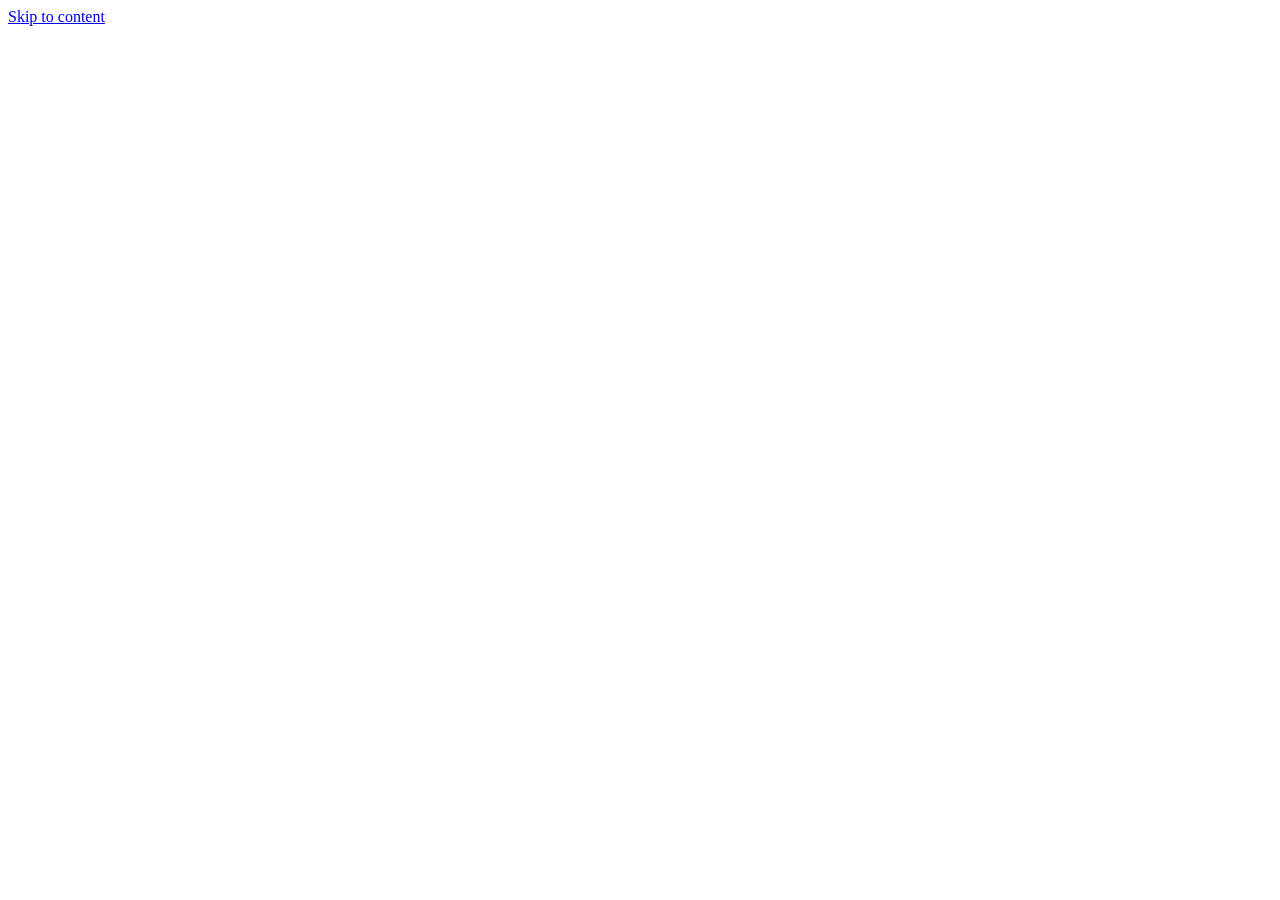
==== index.html @ d7dc2f86 "v1 Uploaded initail app" ====
<!doctype html>
<html lang="en">
<head>
<meta charset="utf-8">
<meta name="viewport" content="width=device-width, initial-scale=1, viewport-fit=cover">
<title>Math Quest</title>
<meta name="description" content="Math Quest: a fun 15-minutes-a-day math course for kids. Works offline.">
<meta name="theme-color" content="#14123a">
<link rel="manifest" href="manifest.webmanifest">
<link rel="icon" href="icons/icon.svg" type="image/svg+xml">
<link rel="apple-touch-icon" href="icons/icon-192.png">
<meta name="apple-mobile-web-app-capable" content="yes">
<meta name="mobile-web-app-capable" content="yes">
<meta name="apple-mobile-web-app-title" content="Math Quest">
<link rel="stylesheet" href="css/styles.css">
</head>
<body>
<a class="skip" href="#app">Skip to content</a>

<header id="topbar" class="topbar" hidden>
  <button id="btn-home" class="icon-btn" type="button" aria-label="Home">🏠</button>
  <nav id="stages" class="stages" aria-label="Steps"></nav>
  <div class="stats">
    <span id="stat-stars" class="chip" role="status" aria-label="Stars">⭐ 0</span>
    <span id="stat-streak" class="chip" role="status" aria-label="Streak">🔥 0</span>
    <button id="btn-sound" class="icon-btn" type="button" aria-label="Sound on" aria-pressed="true">🔊</button>
    <button id="btn-parent" class="icon-btn" type="button" aria-label="For parents">👪</button>
  </div>
</header>

<main id="app" tabindex="-1">
  <noscript><p class="center">Math Quest needs JavaScript. 🦊</p></noscript>
</main>

<footer class="statusbar">
  <span id="offline" class="chip" hidden></span>
  <span id="update" class="chip" hidden></span>
</footer>

<script src="js/storage.js"></script>
<script src="js/audio.js"></script>
<script src="js/app.js"></script>
</body>
</html>
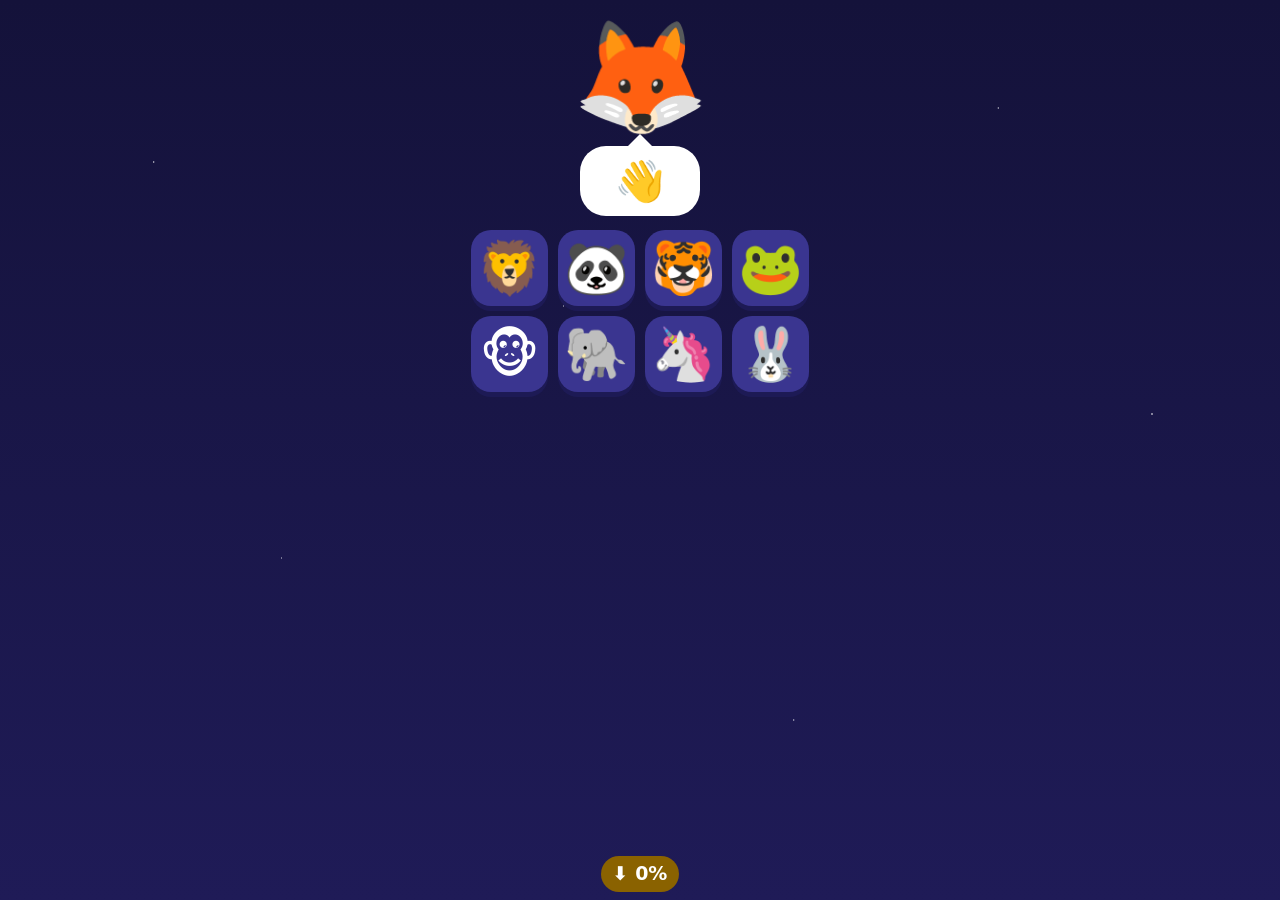
==== commit f0c51a90: "Add install button, share button, iOS/Android install guide - Install button (Android prompt, manual" ====
--- a/index.html
+++ b/index.html
@@ -6,12 +6,15 @@
 <title>Math Quest</title>
 <meta name="description" content="Math Quest: a fun 15-minutes-a-day math course for kids. Works offline.">
 <meta name="theme-color" content="#14123a">
+<meta name="color-scheme" content="dark">
+<meta name="application-name" content="Math Quest">
 <link rel="manifest" href="manifest.webmanifest">
 <link rel="icon" href="icons/icon.svg" type="image/svg+xml">
-<link rel="apple-touch-icon" href="icons/icon-192.png">
+<link rel="apple-touch-icon" sizes="192x192" href="icons/icon-192.png">
 <meta name="apple-mobile-web-app-capable" content="yes">
 <meta name="mobile-web-app-capable" content="yes">
 <meta name="apple-mobile-web-app-title" content="Math Quest">
+<meta name="apple-mobile-web-app-status-bar-style" content="black-translucent">
 <link rel="stylesheet" href="css/styles.css">
 </head>
 <body>
@@ -32,6 +35,8 @@
   <noscript><p class="center">Math Quest needs JavaScript. 🦊</p></noscript>
 </main>
 
+<div id="toast" class="toast" role="status" aria-live="polite" hidden></div>
+
 <footer class="statusbar">
   <span id="offline" class="chip" hidden></span>
   <span id="update" class="chip" hidden></span>
--- a/css/styles.css
+++ b/css/styles.css
@@ -0,0 +1,293 @@
+/* Math Quest - mobile first, big tap targets, high contrast. No external fonts or files. */
+:root {
+  --bg: #14123a;
+  --bg2: #1f1b57;
+  --card: #2a2672;
+  --card2: #3a3590;
+  --ink: #ffffff;
+  --muted: #cfccff;
+  --yellow: #ffd23f;
+  --yellow-ink: #2a1d00;
+  --green: #36d983;
+  --green-ink: #04281a;
+  --red: #ff8a8a;
+  --red-ink: #3a0505;
+  --blue: #62c8ff;
+  --radius: 22px;
+  --tap: 56px;
+  font-size: 18px;
+}
+
+* { box-sizing: border-box; -webkit-tap-highlight-color: transparent; }
+
+html, body { margin: 0; min-height: 100%; }
+
+body {
+  background:
+    radial-gradient(2px 2px at 12% 18%, #fff8 50%, transparent 52%),
+    radial-gradient(2px 2px at 78% 12%, #fff7 50%, transparent 52%),
+    radial-gradient(1.5px 1.5px at 44% 34%, #fff6 50%, transparent 52%),
+    radial-gradient(2px 2px at 90% 46%, #fff7 50%, transparent 52%),
+    radial-gradient(1.5px 1.5px at 22% 62%, #fff6 50%, transparent 52%),
+    radial-gradient(2px 2px at 62% 80%, #fff7 50%, transparent 52%),
+    linear-gradient(180deg, var(--bg) 0%, var(--bg2) 100%);
+  background-attachment: fixed;
+  color: var(--ink);
+  font-family: ui-rounded, "Segoe UI", system-ui, -apple-system, Roboto, "Helvetica Neue", Arial, sans-serif;
+  font-weight: 700;
+  line-height: 1.25;
+  padding-bottom: 56px;
+  -webkit-text-size-adjust: 100%;
+}
+
+.skip { position: absolute; left: -999px; top: 0; background: var(--yellow); color: var(--yellow-ink); padding: 8px 12px; z-index: 50; }
+.skip:focus { left: 8px; top: 8px; }
+
+button { font: inherit; color: inherit; cursor: pointer; border: 0; background: none; }
+button:focus-visible, input:focus-visible, a:focus-visible, [tabindex]:focus-visible {
+  outline: 4px solid var(--blue);
+  outline-offset: 3px;
+}
+#app:focus { outline: none; }
+[hidden] { display: none !important; }
+
+/* ---------- top bar ---------- */
+.topbar {
+  position: sticky; top: 0; z-index: 20;
+  display: flex; align-items: center; gap: 8px; justify-content: space-between;
+  padding: 8px 10px; padding-top: max(8px, env(safe-area-inset-top));
+  background: #14123aee; backdrop-filter: blur(6px);
+  border-bottom: 2px solid #ffffff22;
+}
+.icon-btn {
+  min-width: var(--tap); height: var(--tap); border-radius: 16px;
+  font-size: 1.6rem; background: var(--card);
+  display: inline-flex; align-items: center; justify-content: center;
+}
+.icon-btn:active { transform: scale(0.94); }
+.stats { display: flex; align-items: center; gap: 6px; }
+.chip {
+  display: inline-flex; align-items: center; gap: 4px;
+  min-height: 40px; padding: 4px 12px; border-radius: 999px;
+  background: var(--card); font-size: 1.05rem; white-space: nowrap;
+}
+.stages { display: flex; gap: 4px; align-items: center; flex: 1; justify-content: center; }
+.stage {
+  width: 40px; height: 40px; border-radius: 50%; display: grid; place-items: center;
+  background: var(--card); font-size: 1.15rem; opacity: 0.55;
+}
+.stage.now { opacity: 1; background: var(--yellow); box-shadow: 0 0 0 3px #ffd23f55; }
+.stage.past { opacity: 1; background: var(--green); }
+
+/* ---------- layout ---------- */
+#app { max-width: 640px; margin: 0 auto; padding: 12px 14px 24px; }
+.center { text-align: center; }
+.stack { display: grid; gap: 14px; }
+
+.btn {
+  min-height: 64px; padding: 10px 26px; border-radius: 20px;
+  background: var(--yellow); color: var(--yellow-ink);
+  font-size: 1.6rem; font-weight: 800;
+  box-shadow: 0 6px 0 #b88f00;
+  display: inline-flex; align-items: center; justify-content: center; gap: 8px;
+}
+.btn:active { transform: translateY(4px); box-shadow: 0 2px 0 #b88f00; }
+.btn.go { background: var(--green); color: var(--green-ink); box-shadow: 0 6px 0 #1b8f57; }
+.btn.go:active { box-shadow: 0 2px 0 #1b8f57; }
+.btn.soft { background: var(--card2); color: var(--ink); box-shadow: 0 6px 0 #1d1a55; }
+.btn.small { min-height: 48px; font-size: 1.1rem; padding: 6px 16px; box-shadow: 0 4px 0 #b88f00; }
+.btn.small.soft { box-shadow: 0 4px 0 #1d1a55; }
+.btn.wide { width: 100%; }
+.btn[disabled] { opacity: 0.5; }
+
+/* ---------- pictures made of emoji ---------- */
+.pic { display: flex; flex-wrap: wrap; justify-content: center; align-items: center; gap: 6px 4px; font-size: 1.9rem; line-height: 1.1; margin: 4px auto; max-width: 100%; }
+.pic .e { display: inline-block; position: relative; }
+.pic .e.x { opacity: 0.35; }
+.pic .e.x::after { content: "❌"; position: absolute; left: 50%; top: 50%; transform: translate(-50%, -50%); font-size: 0.9em; opacity: 1; }
+.pic .grp { display: inline-flex; flex-wrap: wrap; justify-content: center; gap: 2px; padding: 6px 8px; border-radius: 16px; background: #ffffff1a; border: 2px dashed #ffffff55; max-width: 48%; }
+.pic .op { font-size: 2rem; margin: 0 4px; }
+.pic .friend { display: inline-flex; flex-direction: column; align-items: center; padding: 4px 6px; border-radius: 16px; background: #ffffff1a; min-width: 56px; }
+.pic .friend .who { font-size: 1.7rem; }
+.pic .friend .gets { display: flex; flex-wrap: wrap; justify-content: center; gap: 2px; font-size: 1.4rem; }
+.pic.big { font-size: 2.3rem; }
+
+/* ---------- welcome / hero ---------- */
+.hero { display: grid; gap: 14px; justify-items: center; text-align: center; padding: 10px 0; }
+.pip { font-size: 5.5rem; line-height: 1; }
+.bubble {
+  position: relative; background: #fff; color: #1b1850; border-radius: 26px;
+  padding: 10px 22px; font-size: 2rem; min-width: 120px;
+}
+.bubble::before { content: ""; position: absolute; top: -12px; left: 50%; transform: translateX(-50%); border: 12px solid transparent; border-top: 0; border-bottom-color: #fff; }
+.mission { display: grid; justify-items: center; gap: 4px; }
+.mission .where { font-size: 1.2rem; color: var(--muted); }
+
+/* ---------- star map ---------- */
+.map { display: grid; gap: 12px; margin-top: 10px; }
+.phase-title { font-size: 1.3rem; color: var(--muted); margin: 10px 4px 0; display: flex; gap: 8px; align-items: center; }
+.week { background: var(--card); border-radius: var(--radius); padding: 12px; display: grid; gap: 10px; }
+.week.locked { opacity: 0.6; }
+.week.current { box-shadow: 0 0 0 4px #ffd23f88; }
+.week-head { display: flex; align-items: center; gap: 10px; font-size: 1.25rem; }
+.week-head .region { font-size: 2rem; }
+.week-head .wn { flex: 1; }
+.week-head .wstars { font-size: 1rem; color: var(--yellow); }
+.days { display: grid; grid-template-columns: repeat(5, 1fr); gap: 8px; }
+.day {
+  min-height: 66px; border-radius: 18px; background: var(--card2);
+  display: grid; align-content: center; justify-items: center; gap: 0; font-size: 1.4rem;
+}
+.day .dstars { font-size: 0.7rem; letter-spacing: -1px; }
+.day.done { background: #1f7a52; }
+.day.now { background: var(--yellow); color: var(--yellow-ink); }
+.day.boss::before { content: "👑"; font-size: 0.9rem; line-height: 0.9; }
+.day[disabled] { opacity: 0.45; cursor: not-allowed; }
+.trophies { display: flex; flex-wrap: wrap; gap: 6px; justify-content: center; }
+.trophies .tr { font-size: 1.6rem; background: var(--card); border-radius: 14px; padding: 2px 8px; }
+
+/* ---------- learn ---------- */
+.learn { display: grid; gap: 14px; justify-items: center; text-align: center; }
+.learn .big { font-size: clamp(2.6rem, 11vw, 4.2rem); font-weight: 900; line-height: 1.1; }
+.learn .word { font-size: clamp(2rem, 9vw, 3rem); color: var(--yellow); }
+.learn .lines { display: grid; gap: 6px; font-size: clamp(1.8rem, 8vw, 2.6rem); font-weight: 900; }
+.learn .card { background: var(--card); border-radius: 26px; padding: 18px 12px; width: 100%; display: grid; gap: 12px; justify-items: center; min-height: 240px; align-content: center; }
+.dots { display: flex; gap: 8px; justify-content: center; }
+.dot { width: 14px; height: 14px; border-radius: 50%; background: #ffffff44; }
+.dot.on { background: var(--yellow); }
+.dot.ok { background: var(--green); }
+.controls { display: flex; gap: 12px; justify-content: center; width: 100%; }
+
+/* ---------- questions ---------- */
+.q { display: grid; gap: 14px; }
+.stem { display: grid; gap: 8px; justify-items: center; text-align: center; background: var(--card); border-radius: 26px; padding: 16px 10px; min-height: 140px; align-content: center; }
+.qtext { font-size: clamp(2.4rem, 11vw, 4rem); font-weight: 900; line-height: 1.1; word-break: break-word; }
+.speak { width: 64px; height: 64px; border-radius: 50%; background: var(--blue); color: #002; font-size: 1.9rem; display: grid; place-items: center; }
+.choices { display: grid; grid-template-columns: 1fr 1fr; gap: 12px; }
+.choice {
+  min-height: 84px; border-radius: 22px; background: var(--card2);
+  font-size: clamp(1.7rem, 7.5vw, 2.4rem); font-weight: 900; padding: 8px 10px;
+  box-shadow: 0 6px 0 #1d1a55; position: relative; word-break: break-word;
+}
+.choice:active { transform: translateY(4px); box-shadow: 0 2px 0 #1d1a55; }
+.choice.right { background: var(--green); color: var(--green-ink); box-shadow: 0 6px 0 #1b8f57; }
+.choice.right::after { content: " ✅"; font-size: 0.7em; }
+.choice.wrong { background: var(--red); color: var(--red-ink); box-shadow: none; opacity: 0.9; }
+.choice.wrong::after { content: " 🔁"; font-size: 0.7em; }
+.choice.tf { min-height: 120px; font-size: 3.4rem; }
+.choice[disabled] { cursor: default; }
+
+.padshow { min-height: 84px; border-radius: 22px; background: #0d0b2b; border: 4px solid var(--yellow); display: grid; place-items: center; font-size: 3rem; font-weight: 900; letter-spacing: 4px; }
+.pad { display: grid; grid-template-columns: repeat(3, 1fr); gap: 10px; }
+.key { min-height: 66px; border-radius: 18px; background: var(--card2); font-size: 2rem; font-weight: 900; box-shadow: 0 5px 0 #1d1a55; }
+.key:active { transform: translateY(3px); box-shadow: 0 2px 0 #1d1a55; }
+.key.ok { background: var(--green); color: var(--green-ink); box-shadow: 0 5px 0 #1b8f57; }
+
+.match { display: grid; grid-template-columns: 1fr 1fr; gap: 12px; }
+.match .col { display: grid; gap: 12px; }
+.mbtn { min-height: 84px; border-radius: 20px; background: var(--card2); font-size: clamp(1.4rem, 6.5vw, 2rem); font-weight: 900; box-shadow: 0 6px 0 #1d1a55; padding: 6px; word-break: break-word; }
+.mbtn.sel { background: var(--yellow); color: var(--yellow-ink); box-shadow: 0 6px 0 #b88f00; }
+.mbtn.done { background: var(--green); color: var(--green-ink); box-shadow: none; }
+.mbtn.done::after { content: " ✅"; font-size: 0.7em; }
+.mbtn.no { background: var(--red); color: var(--red-ink); }
+
+.fb { border-radius: 22px; padding: 12px 14px; display: none; gap: 8px; align-items: center; justify-items: center; text-align: center; }
+.fb.ok, .fb.hint, .fb.show { display: grid; }
+.fb.ok { background: #1f7a52; }
+.fb.hint { background: #7a4a1f; }
+.fb.show { background: #1f4a7a; }
+.fb .face { font-size: 2.6rem; }
+.fb .ftext { font-size: 1.8rem; font-weight: 900; }
+.fb .hintlabel { font-size: 1.1rem; color: #ffe9c4; }
+
+.qdots { margin: 4px 0 8px; }
+
+/* ---------- reward ---------- */
+.reward { display: grid; gap: 14px; justify-items: center; text-align: center; }
+.stars-row { font-size: 4rem; letter-spacing: 6px; }
+.stars-row .off { opacity: 0.25; filter: grayscale(1); }
+.fact { background: var(--card); border-radius: 24px; padding: 12px 18px; display: grid; gap: 2px; justify-items: center; width: 100%; }
+.fact .fi { font-size: 3rem; }
+.fact .ft { font-size: 2rem; font-weight: 900; }
+.fact .fl { color: var(--muted); font-size: 1rem; }
+.teaser { display: flex; align-items: center; gap: 10px; font-size: 1.6rem; color: var(--muted); }
+.badge-new { font-size: 3rem; background: var(--card2); border-radius: 22px; padding: 4px 16px; }
+
+/* ---------- parents ---------- */
+.parent { display: grid; gap: 14px; }
+.parent h2 { margin: 6px 0 0; font-size: 1.4rem; }
+.panel { background: var(--card); border-radius: var(--radius); padding: 14px; display: grid; gap: 10px; }
+.panel p { margin: 0; font-weight: 600; line-height: 1.4; color: #ece9ff; }
+.panel .row { display: flex; flex-wrap: wrap; gap: 10px; align-items: center; }
+.panel input[type="text"], .panel textarea {
+  font: inherit; font-weight: 700; padding: 12px 14px; border-radius: 14px; border: 3px solid #ffffff55;
+  background: #0d0b2b; color: #fff; min-height: var(--tap); width: 100%;
+}
+.avatars { display: grid; grid-template-columns: repeat(4, 1fr); gap: 10px; }
+.avatar { min-height: 76px; border-radius: 20px; background: var(--card2); font-size: 2.6rem; box-shadow: 0 5px 0 #1d1a55; }
+.avatar.on { background: var(--yellow); box-shadow: 0 5px 0 #b88f00; }
+.bar { height: 14px; border-radius: 999px; background: #0d0b2b; overflow: hidden; }
+.bar > i { display: block; height: 100%; background: var(--green); }
+.weeklist { display: grid; gap: 6px; font-size: 1rem; }
+.weeklist .wr { display: grid; grid-template-columns: 90px 1fr 44px; gap: 8px; align-items: center; }
+
+/* ---------- status bar ---------- */
+.statusbar { position: fixed; left: 0; right: 0; bottom: 0; display: flex; gap: 8px; justify-content: center; padding: 8px; padding-bottom: max(8px, env(safe-area-inset-bottom)); pointer-events: none; z-index: 10; }
+.statusbar .chip { pointer-events: auto; font-size: 0.95rem; min-height: 36px; }
+.chip.ready { background: #1f7a52; }
+.chip.busy { background: #8a6200; }
+.chip.news { background: var(--blue); color: #001a2a; }
+
+/* ---------- motion (only when the device allows it) ---------- */
+@media (prefers-reduced-motion: no-preference) {
+  .pop { animation: pop 0.45s ease-out; }
+  .shake { animation: shake 0.35s; }
+  .day.now { animation: pulse 1.6s ease-in-out infinite; }
+  .stars-row span { display: inline-block; animation: pop 0.6s ease-out both; }
+  .stars-row span:nth-child(2) { animation-delay: 0.2s; }
+  .stars-row span:nth-child(3) { animation-delay: 0.4s; }
+  .rain { position: fixed; top: 0; left: 0; right: 0; bottom: 0; pointer-events: none; overflow: hidden; z-index: 5; }
+  .rain i { position: absolute; top: -40px; font-style: normal; font-size: 1.8rem; animation: fall 3.2s linear forwards; }
+}
+@keyframes pop { 0% { transform: scale(0.4); opacity: 0; } 70% { transform: scale(1.15); } 100% { transform: scale(1); opacity: 1; } }
+@keyframes shake { 0%, 100% { transform: translateX(0); } 25% { transform: translateX(-8px); } 75% { transform: translateX(8px); } }
+@keyframes pulse { 0%, 100% { transform: scale(1); } 50% { transform: scale(1.07); } }
+@keyframes fall { to { transform: translateY(110vh) rotate(260deg); } }
+@media (prefers-reduced-motion: reduce) { .rain { display: none; } }
+
+@media (min-width: 560px) {
+  :root { font-size: 20px; }
+  .choices { gap: 16px; }
+}
+@media (max-width: 380px) {
+  .stage { width: 34px; height: 34px; font-size: 1rem; }
+  .chip { padding: 4px 8px; }
+  .icon-btn { min-width: 48px; height: 48px; }
+}
+
+/* ---------- phones (Android and iPhone) ---------- */
+html { overscroll-behavior-y: contain; }          /* no pull-to-refresh in the middle of a lesson */
+button, .day, .choice, .key, .mbtn {
+  touch-action: manipulation;                      /* no double-tap zoom delay */
+  -webkit-user-select: none; user-select: none; -webkit-touch-callout: none;
+}
+.actions { display: flex; flex-wrap: wrap; gap: 10px; justify-content: center; }
+.toast {
+  position: fixed; left: 50%; bottom: 64px; transform: translateX(-50%); z-index: 40;
+  background: #fff; color: #1b1850; padding: 12px 18px; border-radius: 999px;
+  font-size: 1.05rem; max-width: 92vw; text-align: center; box-shadow: 0 6px 18px #0007;
+}
+.steps { margin: 0; padding: 0; list-style: none; counter-reset: step; display: grid; gap: 12px; }
+.steps li { counter-increment: step; display: flex; gap: 12px; align-items: center; font-weight: 600; line-height: 1.45; }
+.steps li::before {
+  content: counter(step); flex: none; width: 36px; height: 36px; border-radius: 50%;
+  background: var(--yellow); color: var(--yellow-ink); display: grid; place-items: center; font-weight: 900;
+}
+.shareicon { vertical-align: middle; margin: 0 2px; color: var(--blue); }
+.tag { background: var(--yellow); color: var(--yellow-ink); border-radius: 999px; padding: 2px 10px; font-size: 0.8rem; vertical-align: middle; }
+@media (display-mode: standalone) { .js-install { display: none !important; } }
+/* narrow phones (360px wide is common on Android): put the steps bar on its own row */
+@media (max-width: 520px) {
+  .topbar { flex-wrap: wrap; }
+  .stages { order: 3; flex: 1 0 100%; }
+}
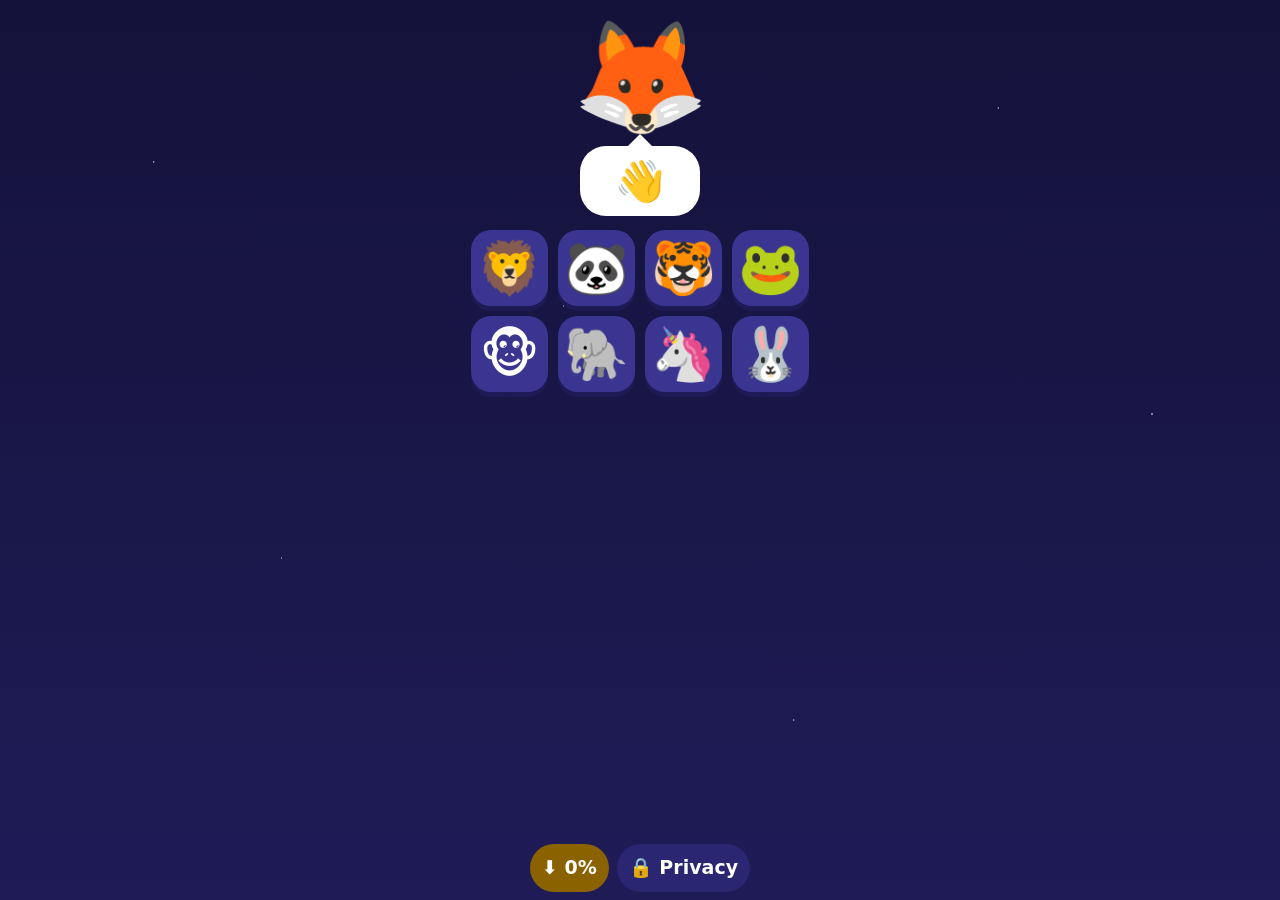
==== commit 018dcbb7: "Class 1 skill tree, mastery gate, Olympiad Challenge, class ladder, privacy page - Class levels Pre-" ====
--- a/index.html
+++ b/index.html
@@ -40,10 +40,12 @@
 <footer class="statusbar">
   <span id="offline" class="chip" hidden></span>
   <span id="update" class="chip" hidden></span>
+  <a class="chip" href="privacy.html" aria-label="Privacy">🔒 Privacy</a>
 </footer>
 
 <script src="js/storage.js"></script>
 <script src="js/audio.js"></script>
+<script src="js/subjects.js"></script>
 <script src="js/app.js"></script>
 </body>
 </html>
--- a/css/styles.css
+++ b/css/styles.css
@@ -291,3 +291,66 @@
   .topbar { flex-wrap: wrap; }
   .stages { order: 3; flex: 1 0 100%; }
 }
+
+/* ---- Subjects, practice rounds and mock test ---- */
+.subj-title { margin: 0; text-align: center; font-size: 1.6rem; }
+.subj-grid { display: grid; grid-template-columns: repeat(2, 1fr); gap: 12px; }
+.subj-card { display: grid; gap: 4px; justify-items: center; align-content: center; min-height: 112px; padding: 12px 8px;
+  border: 0; border-radius: 20px; background: var(--card2); color: var(--ink); font: inherit; font-weight: 800; cursor: pointer; box-shadow: 0 6px 0 #1d1a55; }
+.subj-card:active { transform: translateY(4px); box-shadow: 0 2px 0 #1d1a55; }
+.subj-card .si { font-size: 2.4rem; line-height: 1; }
+.subj-card .st { font-size: 1.05rem; text-align: center; }
+.subj-card .ss { font-size: .95rem; color: var(--muted); }
+.subj-btn { font-size: 1.5rem; }
+.round-title { text-align: center; font-weight: 800; font-size: 1.2rem; margin-bottom: 6px; }
+.timer { text-align: center; font-weight: 800; font-size: 1.3rem; margin: 4px 0 8px; }
+.timer.low { color: #ff8a8a; }
+.big-score { font-size: 2.6rem; font-weight: 900; color: var(--ink); }
+.mrows { display: grid; gap: 8px; }
+.mrow { display: grid; grid-template-columns: 40px 1fr 56px; gap: 10px; align-items: center; min-height: 48px; }
+.mrow .mi { font-size: 1.8rem; text-align: center; }
+.mbar { height: 16px; background: var(--card2); border-radius: 8px; overflow: hidden; }
+.mfill { display: block; height: 100%; background: var(--green); }
+.mrow .mn { font-weight: 800; text-align: right; }
+.weak-list { margin: 6px 0 0; padding-left: 22px; font-size: 1.1rem; }
+
+/* ---- privacy page ---- */
+.legal { max-width: 40rem; margin: 0 auto; padding: 16px; line-height: 1.55; font-size: 1.1rem; }
+.legal h1 { font-size: 1.8rem; margin: .4em 0; }
+.legal h2 { font-size: 1.25rem; margin: 1.2em 0 .3em; }
+.legal li { margin: .3em 0; }
+.legal a { color: inherit; }
+a.chip { text-decoration: none; color: inherit; display: inline-flex; align-items: center; }
+.statusbar a.chip { min-height: 48px; }
+
+/* ---- fun activities ---- */
+.tapwrap, .orderwrap { display: grid; gap: 14px; justify-items: center; }
+.tapcount { font-size: 2.2rem; font-weight: 900; min-height: 3rem; }
+.tapgrid { display: grid; grid-template-columns: repeat(4, minmax(64px, 1fr)); gap: 10px; width: 100%; max-width: 420px; }
+.tile { min-height: 64px; font-size: 2rem; border: 0; border-radius: 18px; background: var(--card2); color: var(--ink); cursor: pointer; box-shadow: 0 5px 0 #1d1a55; }
+.tile.on { background: var(--green); color: var(--green-ink); transform: translateY(3px); box-shadow: 0 2px 0 #1b8f57; }
+.tile .tn { font-weight: 900; font-size: 1.8rem; }
+.orderline { display: flex; flex-wrap: wrap; gap: 8px; min-height: 56px; justify-content: center; align-items: center; }
+.ordchip { min-width: 48px; padding: 8px 14px; border-radius: 14px; background: var(--green); color: var(--green-ink); font-weight: 900; font-size: 1.5rem; text-align: center; }
+.ordergrid { display: flex; flex-wrap: wrap; gap: 12px; justify-content: center; }
+.ordbtn { min-width: 72px; min-height: 64px; font-size: 1.8rem; font-weight: 900; border: 0; border-radius: 18px; background: var(--card2); color: var(--ink); cursor: pointer; box-shadow: 0 5px 0 #1d1a55; }
+.ordbtn:disabled { opacity: .35; }
+.ordbtn.wrong { animation: shake .4s; background: #6b2a3a; }
+
+/* ---- skill map ---- */
+.sgroup { display: grid; gap: 8px; }
+.sg-title { margin: 8px 0 0; font-size: 1.2rem; }
+.nodes { display: grid; grid-template-columns: repeat(2, 1fr); gap: 10px; }
+.node { display: grid; gap: 2px; justify-items: center; min-height: 96px; padding: 10px 6px; border: 0; border-radius: 18px; color: var(--ink); font: inherit; font-weight: 800; cursor: pointer; background: var(--card2); box-shadow: 0 5px 0 #1d1a55; }
+.node .ni { font-size: 1.9rem; line-height: 1; }
+.node .nt { font-size: .95rem; text-align: center; }
+.node .ns { font-size: .9rem; color: var(--muted); }
+.node.mastered { background: #1f7a52; }
+.node.learning { background: #4a3f9a; }
+.node.locked { opacity: .5; box-shadow: none; }
+.legend { text-align: center; color: var(--muted); font-size: .95rem; }
+.newskill { font-weight: 800; font-size: 1.2rem; text-align: center; color: var(--yellow); }
+.rlist { display: grid; gap: 6px; }
+.rrow { display: flex; justify-content: space-between; gap: 10px; padding: 10px 12px; border-radius: 12px; background: var(--card2); min-height: 48px; align-items: center; flex-wrap: wrap; }
+.rrow.mastered { background: #1f7a52; }
+.rrow.locked { opacity: .6; }
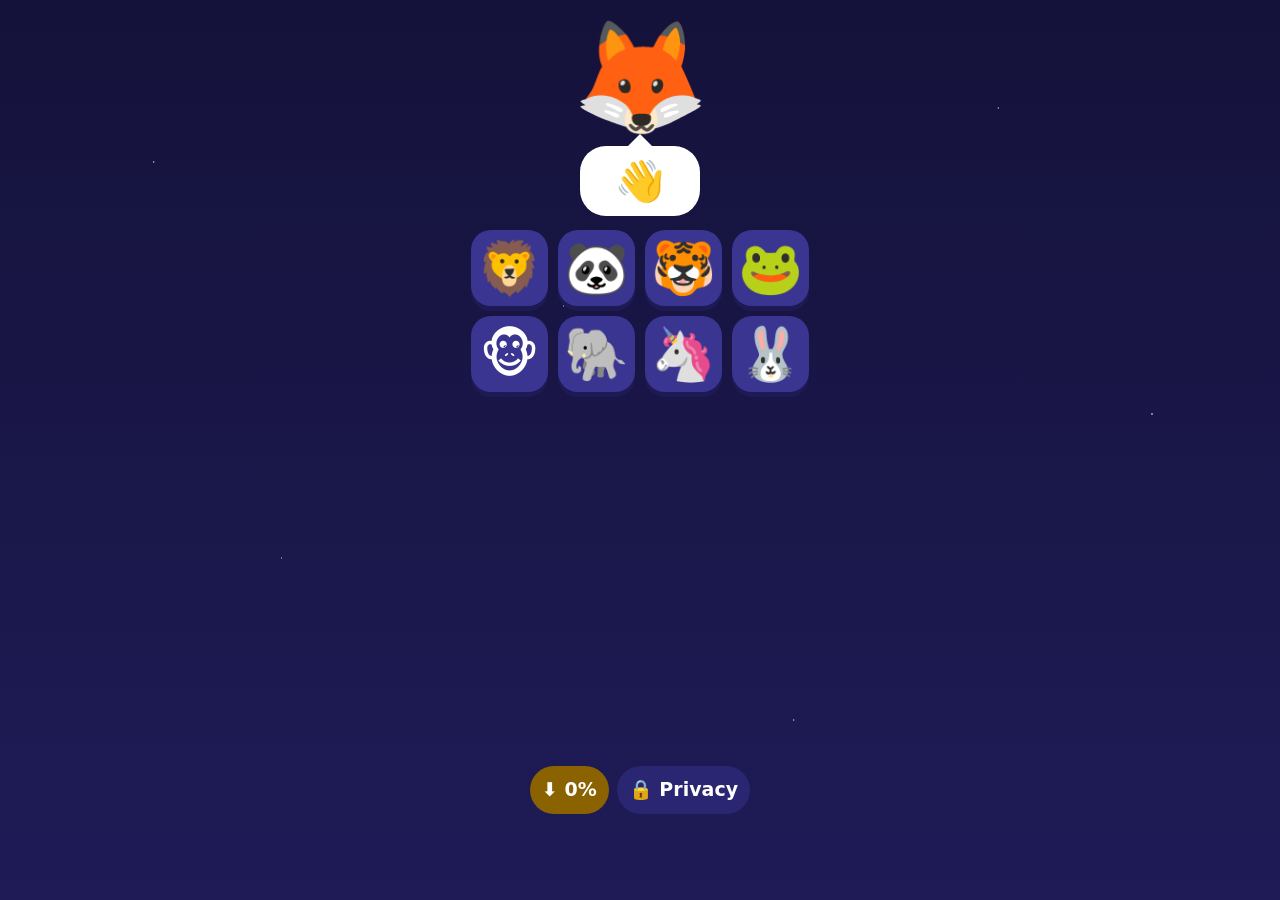
==== commit e5b6293c: "Highlight what is read aloud, clearer voice, cleaner question screen Co-Authored-By: Claude Sonnet 5" ====
--- a/index.html
+++ b/index.html
@@ -26,7 +26,7 @@
   <div class="stats">
     <span id="stat-stars" class="chip" role="status" aria-label="Stars">⭐ 0</span>
     <span id="stat-streak" class="chip" role="status" aria-label="Streak">🔥 0</span>
-    <button id="btn-sound" class="icon-btn" type="button" aria-label="Sound on" aria-pressed="true">🔊</button>
+    <button id="btn-sound" class="icon-btn" type="button" aria-label="Sound effects on" aria-pressed="true">🎵</button>
     <button id="btn-parent" class="icon-btn" type="button" aria-label="For parents">👪</button>
   </div>
 </header>
--- a/css/styles.css
+++ b/css/styles.css
@@ -36,7 +36,7 @@
   font-family: ui-rounded, "Segoe UI", system-ui, -apple-system, Roboto, "Helvetica Neue", Arial, sans-serif;
   font-weight: 700;
   line-height: 1.25;
-  padding-bottom: 56px;
+  padding-bottom: 0;
   -webkit-text-size-adjust: 100%;
 }
 
@@ -80,7 +80,7 @@
 .stage.past { opacity: 1; background: var(--green); }
 
 /* ---------- layout ---------- */
-#app { max-width: 640px; margin: 0 auto; padding: 12px 14px 24px; }
+#app { max-width: 640px; margin: 0 auto; padding: 12px 14px 12px; min-height: calc(100vh - 140px); }
 .center { text-align: center; }
 .stack { display: grid; gap: 14px; }
 
@@ -232,8 +232,8 @@
 .weeklist .wr { display: grid; grid-template-columns: 90px 1fr 44px; gap: 8px; align-items: center; }
 
 /* ---------- status bar ---------- */
-.statusbar { position: fixed; left: 0; right: 0; bottom: 0; display: flex; gap: 8px; justify-content: center; padding: 8px; padding-bottom: max(8px, env(safe-area-inset-bottom)); pointer-events: none; z-index: 10; }
-.statusbar .chip { pointer-events: auto; font-size: 0.95rem; min-height: 36px; }
+.statusbar { position: static; display: flex; flex-wrap: wrap; gap: 8px; justify-content: center; padding: 6px 8px; padding-bottom: max(16px, env(safe-area-inset-bottom)); }
+.statusbar .chip { font-size: 0.95rem; min-height: 40px; }
 .chip.ready { background: #1f7a52; }
 .chip.busy { background: #8a6200; }
 .chip.news { background: var(--blue); color: #001a2a; }
@@ -273,7 +273,7 @@
 }
 .actions { display: flex; flex-wrap: wrap; gap: 10px; justify-content: center; }
 .toast {
-  position: fixed; left: 50%; bottom: 64px; transform: translateX(-50%); z-index: 40;
+  position: fixed; left: 50%; bottom: max(20px, env(safe-area-inset-bottom)); transform: translateX(-50%); z-index: 40;
   background: #fff; color: #1b1850; padding: 12px 18px; border-radius: 999px;
   font-size: 1.05rem; max-width: 92vw; text-align: center; box-shadow: 0 6px 18px #0007;
 }
@@ -354,3 +354,55 @@
 .rrow { display: flex; justify-content: space-between; gap: 10px; padding: 10px 12px; border-radius: 12px; background: var(--card2); min-height: 48px; align-items: center; flex-wrap: wrap; }
 .rrow.mastered { background: #1f7a52; }
 .rrow.locked { opacity: .6; }
+
+/* ---- phone polish (v7) ---- */
+.stack > .btn.small { justify-self: center; }
+.qtext.long { font-size: clamp(1.7rem, 7.5vw, 2.6rem); line-height: 1.15; }
+.qtext.xlong { font-size: clamp(1.3rem, 5.6vw, 1.9rem); line-height: 1.25; font-weight: 800; }
+.stem { overflow-wrap: anywhere; }
+@media (max-width: 520px) {
+  .topbar { padding: 6px 8px; padding-top: max(6px, env(safe-area-inset-top)); gap: 6px; }
+  .stage { width: 36px; height: 36px; }
+  .stages { gap: 6px; }
+  #app { padding: 8px 12px 8px; }
+  .q { gap: 10px; }
+}
+/* short phones (about 640-700px tall): trim heights so nothing needs scrolling in a question */
+@media (max-height: 700px) {
+  .pip { font-size: 4rem; }
+  .hero { gap: 8px; padding: 4px 0; }
+  .bubble { font-size: 1.6rem; padding: 6px 14px; }
+  .stem { min-height: 96px; padding: 10px 8px; border-radius: 22px; }
+  .q { gap: 8px; }
+  .choices { gap: 10px; }
+  .choice { min-height: 64px; }
+  .choice.tf { min-height: 90px; font-size: 2.8rem; }
+  .pad { gap: 8px; }
+  .key { min-height: 54px; font-size: 1.7rem; }
+  .tile { min-height: 56px; }
+  .tapcount { font-size: 1.8rem; min-height: 2.2rem; }
+  .subj-card, .node { min-height: 88px; }
+  .week-head { padding: 6px 10px; }
+}
+@media (max-height: 560px) { .pip { display: none; } }
+
+.choice.longc { font-size: clamp(1.1rem, 4.8vw, 1.5rem); font-weight: 800; line-height: 1.2; }
+.choices.one { grid-template-columns: 1fr; }
+.choices.one .choice { min-height: 60px; }
+
+/* Read-aloud: the piece being spoken lights up */
+.reading {
+  outline: 6px solid #ffe14d !important;
+  outline-offset: 3px;
+  background: #ffe14d !important;
+  color: #2b2200 !important;
+  transform: scale(1.06);
+  box-shadow: 0 0 0 10px rgba(255, 225, 77, 0.35) !important;
+  border-radius: 16px;
+  transition: transform 0.15s;
+}
+.qtext.reading { padding: 4px 12px; }
+@media (prefers-reduced-motion: reduce) { .reading { transform: none; transition: none; } }
+
+/* keep the screen clean while a question is showing */
+body:has(.q) .statusbar { display: none; }
